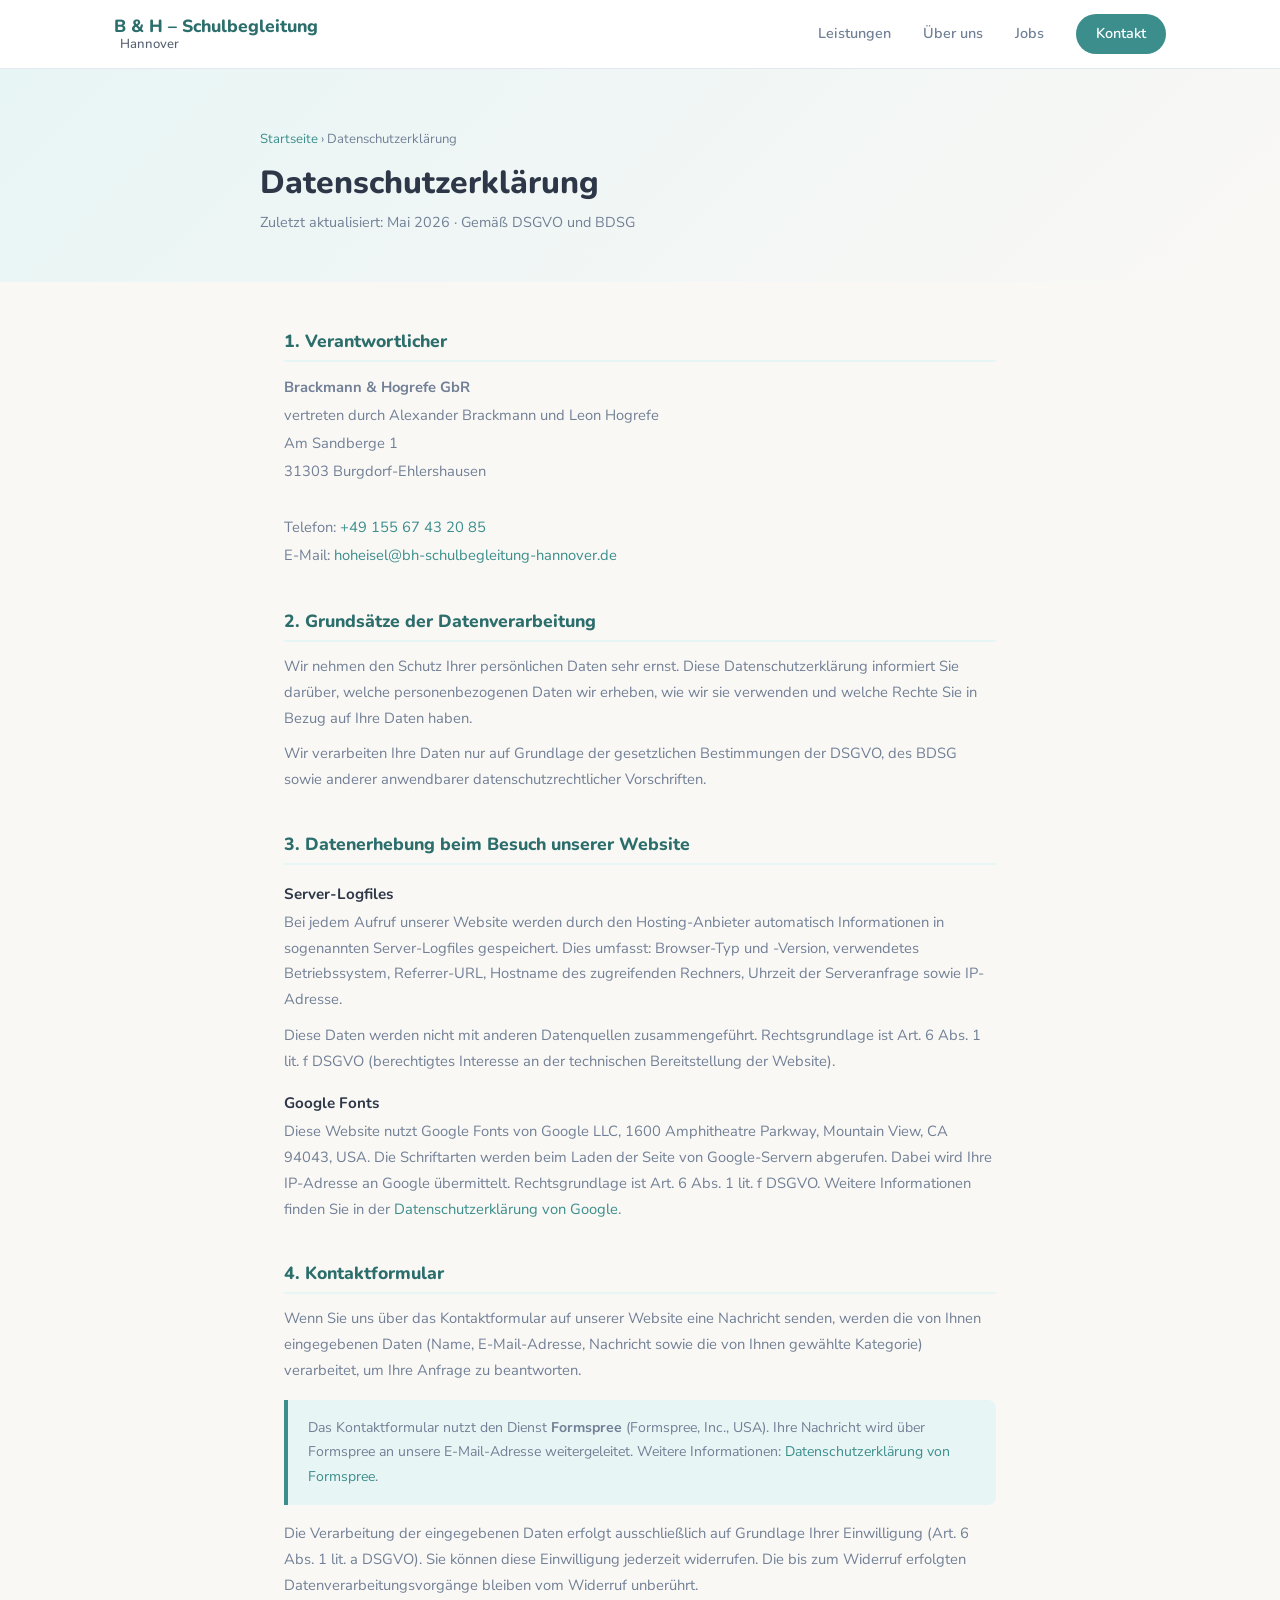
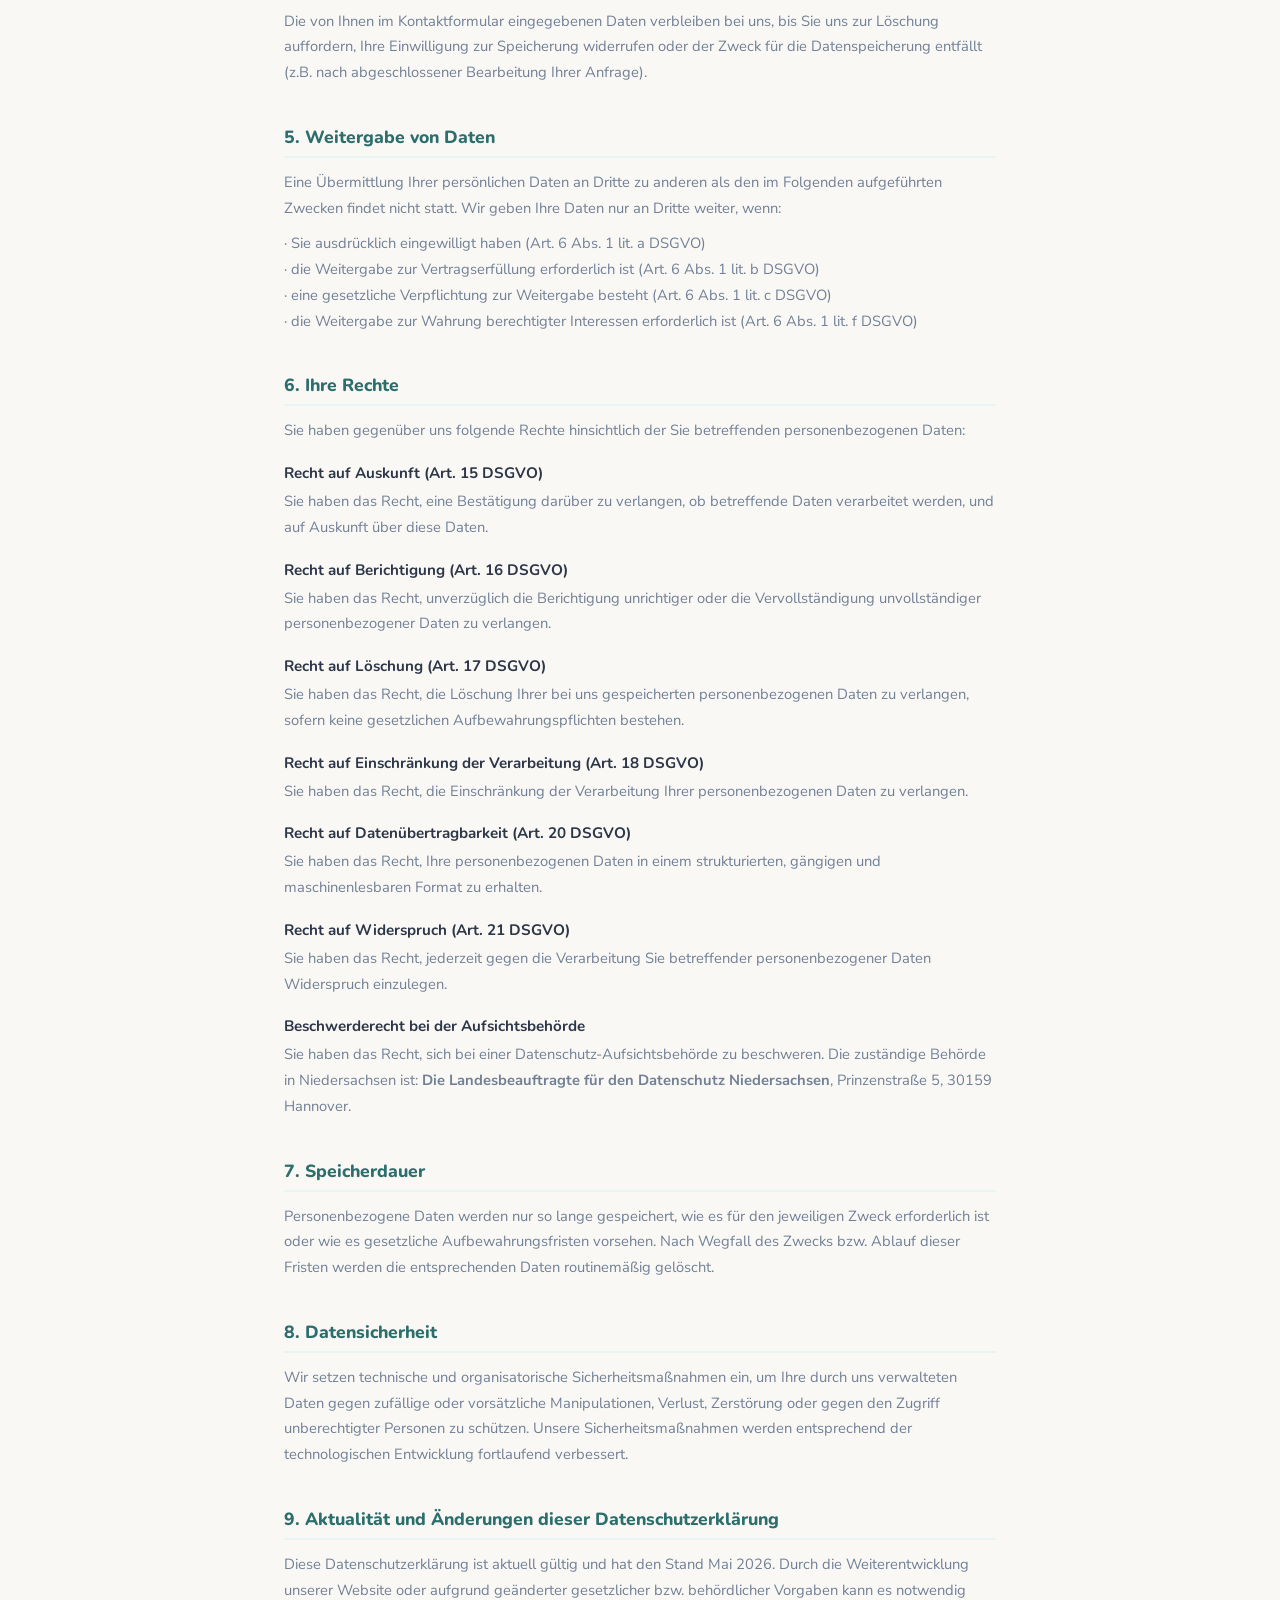
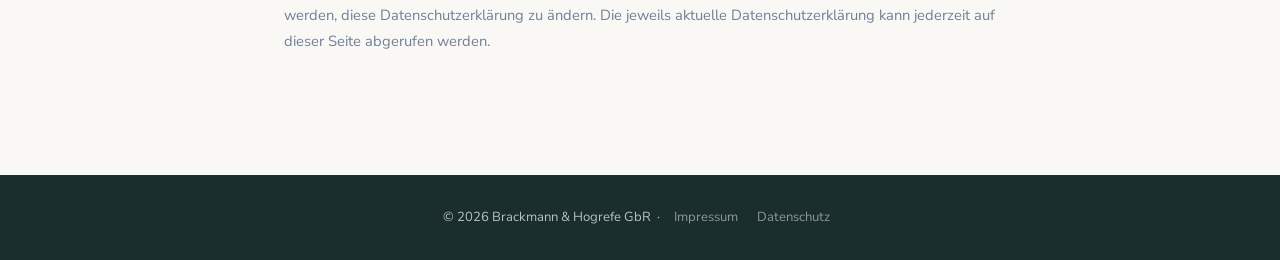
==== datenschutz.html @ 852bc684 "Erster Upload Webseite" ====
<!DOCTYPE html>
<html lang="de">
<head>
  <meta charset="UTF-8" />
  <meta name="viewport" content="width=device-width, initial-scale=1.0" />
  <title>Datenschutzerklärung – Brackmann & Hogrefe GbR</title>
  <link rel="preconnect" href="https://fonts.googleapis.com" />
  <link rel="preconnect" href="https://fonts.gstatic.com" crossorigin />
  <link href="https://fonts.googleapis.com/css2?family=Nunito:wght@400;500;600;700;800&family=Nunito+Sans:wght@400;500;600&display=swap" rel="stylesheet" />
  <style>
    *, *::before, *::after { box-sizing: border-box; margin: 0; padding: 0; }
    :root {
      --teal: #3b8e8c; --teal-dark: #2c6e6c; --teal-light: #e8f5f5;
      --cream: #faf8f5; --text: #2d3748; --text-soft: #718096;
      --white: #ffffff; --border: #e2e8f0;
    }
    html { scroll-behavior: smooth; }
    body { font-family: 'Nunito Sans', sans-serif; color: var(--text); background: var(--cream); line-height: 1.65; }
    h1, h2, h3 { font-family: 'Nunito', sans-serif; line-height: 1.25; }
    a { text-decoration: none; color: var(--teal); }
    a:hover { text-decoration: underline; }

    .nav { position: sticky; top: 0; z-index: 100; background: rgba(255,255,255,.95); backdrop-filter: blur(10px); border-bottom: 1px solid var(--border); }
    .nav-inner { max-width: 1100px; margin: auto; padding: 0 24px; height: 68px; display: flex; align-items: center; justify-content: space-between; }
    .nav-logo { font-family: 'Nunito', sans-serif; font-weight: 800; font-size: 1.1rem; color: var(--teal-dark); display: flex; flex-direction: column; line-height: 1.2; text-decoration: none; }
    .nav-logo span { font-size: .75rem; font-weight: 500; color: var(--text-soft); }
    .nav-links { display: flex; gap: 32px; align-items: center; }
    .nav-links a { font-family: 'Nunito', sans-serif; font-weight: 600; font-size: .9rem; color: var(--text-soft); transition: color .2s; text-decoration: none; }
    .nav-links a:hover { color: var(--teal); }
    .nav-cta { background: var(--teal); color: var(--white) !important; padding: 8px 20px; border-radius: 50px; }
    .nav-cta:hover { background: var(--teal-dark) !important; }

    .page-header { background: linear-gradient(135deg, #e8f5f5 0%, #faf8f5 100%); padding: 60px 24px 48px; }
    .page-header-inner { max-width: 760px; margin: auto; }
    .breadcrumb { font-size: .82rem; color: var(--text-soft); margin-bottom: 12px; }
    .breadcrumb a { color: var(--teal); }
    .page-header h1 { font-size: 2rem; font-weight: 800; margin-bottom: 8px; }
    .page-header p { color: var(--text-soft); font-size: .9rem; }

    .content { max-width: 760px; margin: 0 auto; padding: 48px 24px 80px; }
    .section { margin-bottom: 40px; }
    .section h2 { font-size: 1.1rem; font-weight: 800; color: var(--teal-dark); margin-bottom: 12px; padding-bottom: 8px; border-bottom: 2px solid var(--teal-light); }
    .section h3 { font-size: .95rem; font-weight: 700; margin: 20px 0 6px; color: var(--text); }
    .section p { color: var(--text-soft); font-size: .92rem; margin-bottom: 10px; line-height: 1.75; }
    .section address { font-style: normal; color: var(--text-soft); font-size: .92rem; line-height: 1.9; }
    .highlight-box { background: var(--teal-light); border-left: 4px solid var(--teal); border-radius: 0 8px 8px 0; padding: 16px 20px; margin: 16px 0; }
    .highlight-box p { margin: 0; font-size: .88rem; }

    footer { background: #1a2e2e; color: rgba(255,255,255,.7); padding: 32px 24px; text-align: center; font-size: .82rem; }
    footer a { color: rgba(255,255,255,.5); margin: 0 8px; }
    footer a:hover { color: white; text-decoration: none; }

    @media (max-width: 768px) { .nav-links { display: none; } }
  </style>
</head>
<body>

<nav class="nav">
  <div class="nav-inner">
    <a href="index.html" class="nav-logo">B & H – Schulbegleitung<span style="font-weight:500;color:#556070;font-size:.82rem;margin-left:6px">Hannover</span></a>
    <div class="nav-links">
      <a href="leistungen.html">Leistungen</a>
      <a href="ueber-uns.html">Über uns</a>
      <a href="jobs.html">Jobs</a>
      <a href="kontakt.html" class="nav-cta">Kontakt</a>
    </div>
  </div>
</nav>

<div class="page-header">
  <div class="page-header-inner">
    <div class="breadcrumb"><a href="index.html">Startseite</a> › Datenschutzerklärung</div>
    <h1>Datenschutzerklärung</h1>
    <p>Zuletzt aktualisiert: Mai 2026 · Gemäß DSGVO und BDSG</p>
  </div>
</div>

<div class="content">

  <div class="section">
    <h2>1. Verantwortlicher</h2>
    <address>
      <strong>Brackmann & Hogrefe GbR</strong><br/>
      vertreten durch Alexander Brackmann und Leon Hogrefe<br/>
      Am Sandberge 1<br/>
      31303 Burgdorf-Ehlershausen<br/><br/>
      Telefon: <a href="tel:+4915567432085">+49 155 67 43 20 85</a><br/>
      E-Mail: <a href="mailto:hoheisel@bh-schulbegleitung-hannover.de">hoheisel@bh-schulbegleitung-hannover.de</a>
    </address>
  </div>

  <div class="section">
    <h2>2. Grundsätze der Datenverarbeitung</h2>
    <p>Wir nehmen den Schutz Ihrer persönlichen Daten sehr ernst. Diese Datenschutzerklärung informiert Sie darüber, welche personenbezogenen Daten wir erheben, wie wir sie verwenden und welche Rechte Sie in Bezug auf Ihre Daten haben.</p>
    <p>Wir verarbeiten Ihre Daten nur auf Grundlage der gesetzlichen Bestimmungen der DSGVO, des BDSG sowie anderer anwendbarer datenschutzrechtlicher Vorschriften.</p>
  </div>

  <div class="section">
    <h2>3. Datenerhebung beim Besuch unserer Website</h2>
    <h3>Server-Logfiles</h3>
    <p>Bei jedem Aufruf unserer Website werden durch den Hosting-Anbieter automatisch Informationen in sogenannten Server-Logfiles gespeichert. Dies umfasst: Browser-Typ und -Version, verwendetes Betriebssystem, Referrer-URL, Hostname des zugreifenden Rechners, Uhrzeit der Serveranfrage sowie IP-Adresse.</p>
    <p>Diese Daten werden nicht mit anderen Datenquellen zusammengeführt. Rechtsgrundlage ist Art. 6 Abs. 1 lit. f DSGVO (berechtigtes Interesse an der technischen Bereitstellung der Website).</p>

    <h3>Google Fonts</h3>
    <p>Diese Website nutzt Google Fonts von Google LLC, 1600 Amphitheatre Parkway, Mountain View, CA 94043, USA. Die Schriftarten werden beim Laden der Seite von Google-Servern abgerufen. Dabei wird Ihre IP-Adresse an Google übermittelt. Rechtsgrundlage ist Art. 6 Abs. 1 lit. f DSGVO. Weitere Informationen finden Sie in der <a href="https://policies.google.com/privacy" target="_blank" rel="noopener">Datenschutzerklärung von Google</a>.</p>
  </div>

  <div class="section">
    <h2>4. Kontaktformular</h2>
    <p>Wenn Sie uns über das Kontaktformular auf unserer Website eine Nachricht senden, werden die von Ihnen eingegebenen Daten (Name, E-Mail-Adresse, Nachricht sowie die von Ihnen gewählte Kategorie) verarbeitet, um Ihre Anfrage zu beantworten.</p>
    <div class="highlight-box">
      <p>Das Kontaktformular nutzt den Dienst <strong>Formspree</strong> (Formspree, Inc., USA). Ihre Nachricht wird über Formspree an unsere E-Mail-Adresse weitergeleitet. Weitere Informationen: <a href="https://formspree.io/legal/privacy-policy" target="_blank" rel="noopener">Datenschutzerklärung von Formspree</a>.</p>
    </div>
    <p>Die Verarbeitung der eingegebenen Daten erfolgt ausschließlich auf Grundlage Ihrer Einwilligung (Art. 6 Abs. 1 lit. a DSGVO). Sie können diese Einwilligung jederzeit widerrufen. Die bis zum Widerruf erfolgten Datenverarbeitungsvorgänge bleiben vom Widerruf unberührt.</p>
    <p>Die von Ihnen im Kontaktformular eingegebenen Daten verbleiben bei uns, bis Sie uns zur Löschung auffordern, Ihre Einwilligung zur Speicherung widerrufen oder der Zweck für die Datenspeicherung entfällt (z.B. nach abgeschlossener Bearbeitung Ihrer Anfrage).</p>
  </div>

  <div class="section">
    <h2>5. Weitergabe von Daten</h2>
    <p>Eine Übermittlung Ihrer persönlichen Daten an Dritte zu anderen als den im Folgenden aufgeführten Zwecken findet nicht statt. Wir geben Ihre Daten nur an Dritte weiter, wenn:</p>
    <p>· Sie ausdrücklich eingewilligt haben (Art. 6 Abs. 1 lit. a DSGVO)<br/>
       · die Weitergabe zur Vertragserfüllung erforderlich ist (Art. 6 Abs. 1 lit. b DSGVO)<br/>
       · eine gesetzliche Verpflichtung zur Weitergabe besteht (Art. 6 Abs. 1 lit. c DSGVO)<br/>
       · die Weitergabe zur Wahrung berechtigter Interessen erforderlich ist (Art. 6 Abs. 1 lit. f DSGVO)</p>
  </div>

  <div class="section">
    <h2>6. Ihre Rechte</h2>
    <p>Sie haben gegenüber uns folgende Rechte hinsichtlich der Sie betreffenden personenbezogenen Daten:</p>
    <h3>Recht auf Auskunft (Art. 15 DSGVO)</h3>
    <p>Sie haben das Recht, eine Bestätigung darüber zu verlangen, ob betreffende Daten verarbeitet werden, und auf Auskunft über diese Daten.</p>
    <h3>Recht auf Berichtigung (Art. 16 DSGVO)</h3>
    <p>Sie haben das Recht, unverzüglich die Berichtigung unrichtiger oder die Vervollständigung unvollständiger personenbezogener Daten zu verlangen.</p>
    <h3>Recht auf Löschung (Art. 17 DSGVO)</h3>
    <p>Sie haben das Recht, die Löschung Ihrer bei uns gespeicherten personenbezogenen Daten zu verlangen, sofern keine gesetzlichen Aufbewahrungspflichten bestehen.</p>
    <h3>Recht auf Einschränkung der Verarbeitung (Art. 18 DSGVO)</h3>
    <p>Sie haben das Recht, die Einschränkung der Verarbeitung Ihrer personenbezogenen Daten zu verlangen.</p>
    <h3>Recht auf Datenübertragbarkeit (Art. 20 DSGVO)</h3>
    <p>Sie haben das Recht, Ihre personenbezogenen Daten in einem strukturierten, gängigen und maschinenlesbaren Format zu erhalten.</p>
    <h3>Recht auf Widerspruch (Art. 21 DSGVO)</h3>
    <p>Sie haben das Recht, jederzeit gegen die Verarbeitung Sie betreffender personenbezogener Daten Widerspruch einzulegen.</p>
    <h3>Beschwerderecht bei der Aufsichtsbehörde</h3>
    <p>Sie haben das Recht, sich bei einer Datenschutz-Aufsichtsbehörde zu beschweren. Die zuständige Behörde in Niedersachsen ist: <strong>Die Landesbeauftragte für den Datenschutz Niedersachsen</strong>, Prinzenstraße 5, 30159 Hannover.</p>
  </div>

  <div class="section">
    <h2>7. Speicherdauer</h2>
    <p>Personenbezogene Daten werden nur so lange gespeichert, wie es für den jeweiligen Zweck erforderlich ist oder wie es gesetzliche Aufbewahrungsfristen vorsehen. Nach Wegfall des Zwecks bzw. Ablauf dieser Fristen werden die entsprechenden Daten routinemäßig gelöscht.</p>
  </div>

  <div class="section">
    <h2>8. Datensicherheit</h2>
    <p>Wir setzen technische und organisatorische Sicherheitsmaßnahmen ein, um Ihre durch uns verwalteten Daten gegen zufällige oder vorsätzliche Manipulationen, Verlust, Zerstörung oder gegen den Zugriff unberechtigter Personen zu schützen. Unsere Sicherheitsmaßnahmen werden entsprechend der technologischen Entwicklung fortlaufend verbessert.</p>
  </div>

  <div class="section">
    <h2>9. Aktualität und Änderungen dieser Datenschutzerklärung</h2>
    <p>Diese Datenschutzerklärung ist aktuell gültig und hat den Stand Mai 2026. Durch die Weiterentwicklung unserer Website oder aufgrund geänderter gesetzlicher bzw. behördlicher Vorgaben kann es notwendig werden, diese Datenschutzerklärung zu ändern. Die jeweils aktuelle Datenschutzerklärung kann jederzeit auf dieser Seite abgerufen werden.</p>
  </div>

</div>

<footer>
  © 2026 Brackmann & Hogrefe GbR &nbsp;·&nbsp;
  <a href="impressum.html">Impressum</a>
  <a href="datenschutz.html">Datenschutz</a>
</footer>

</body>
</html>
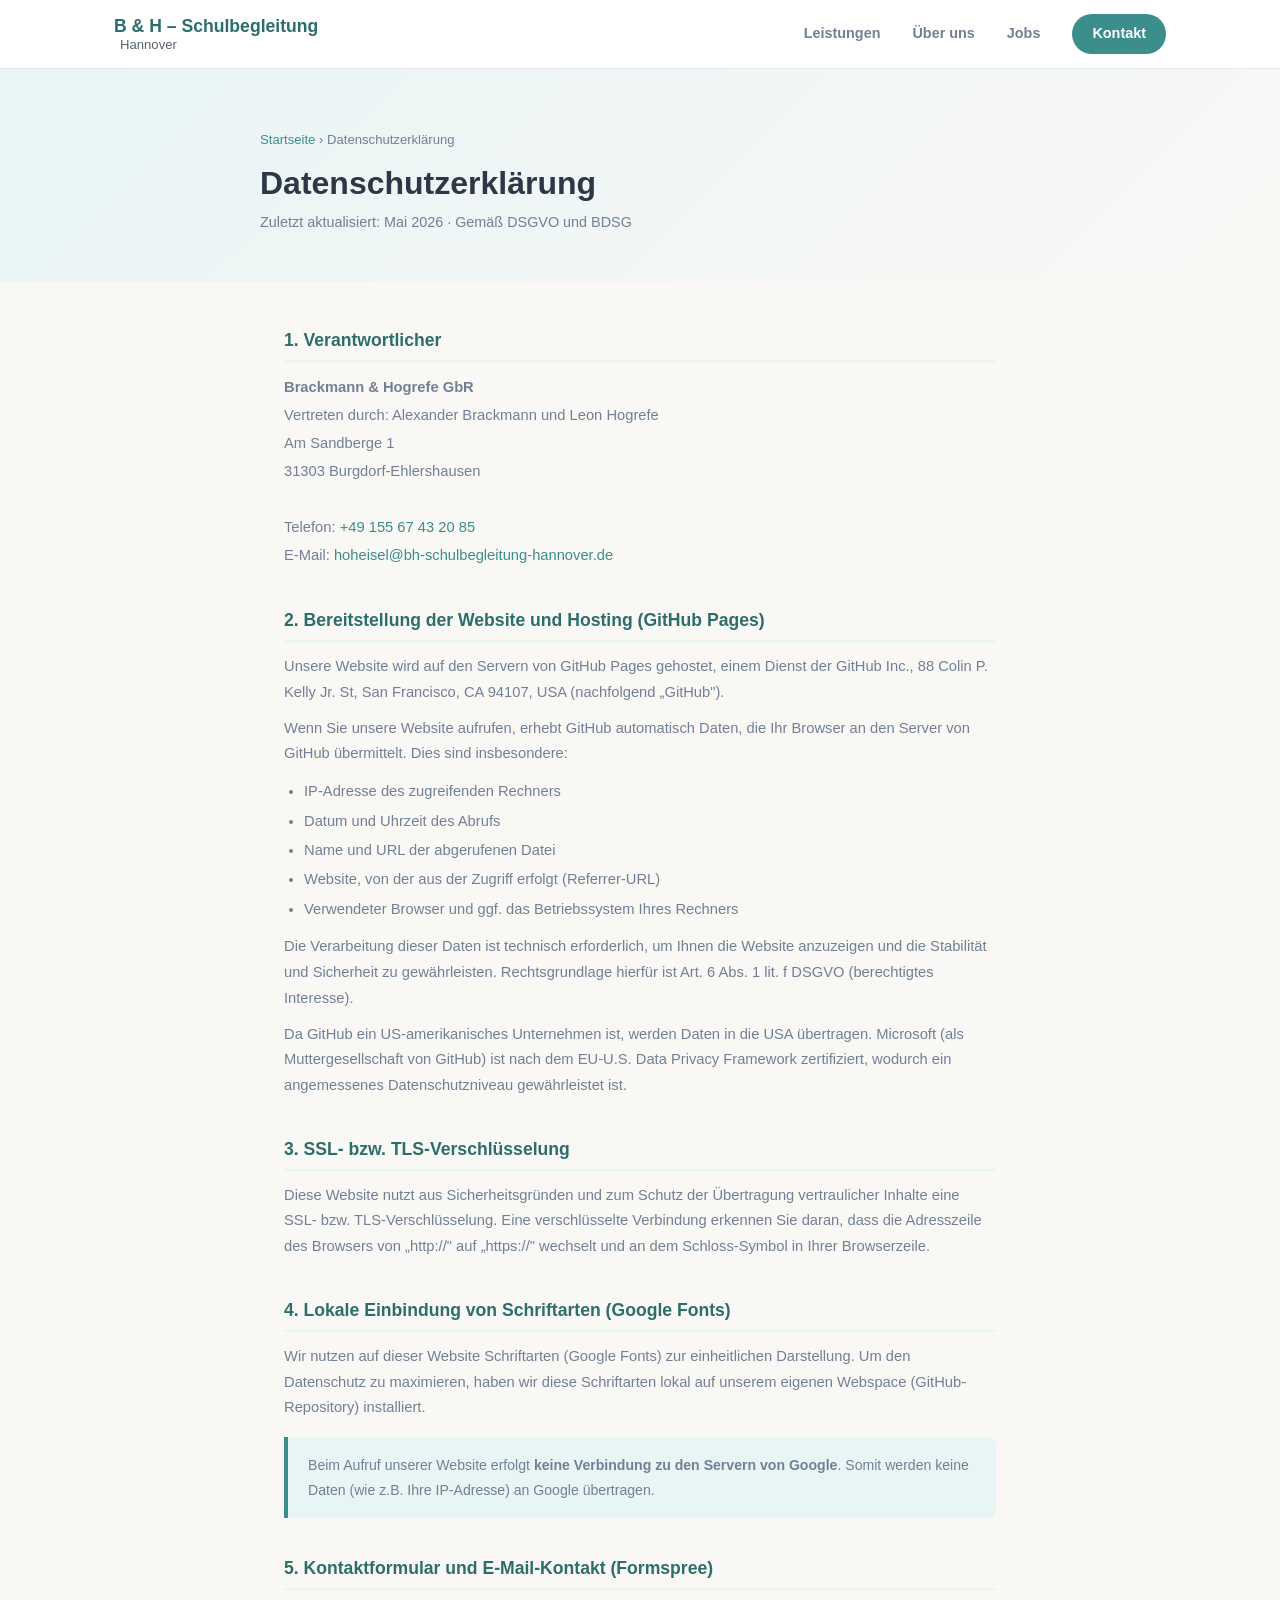
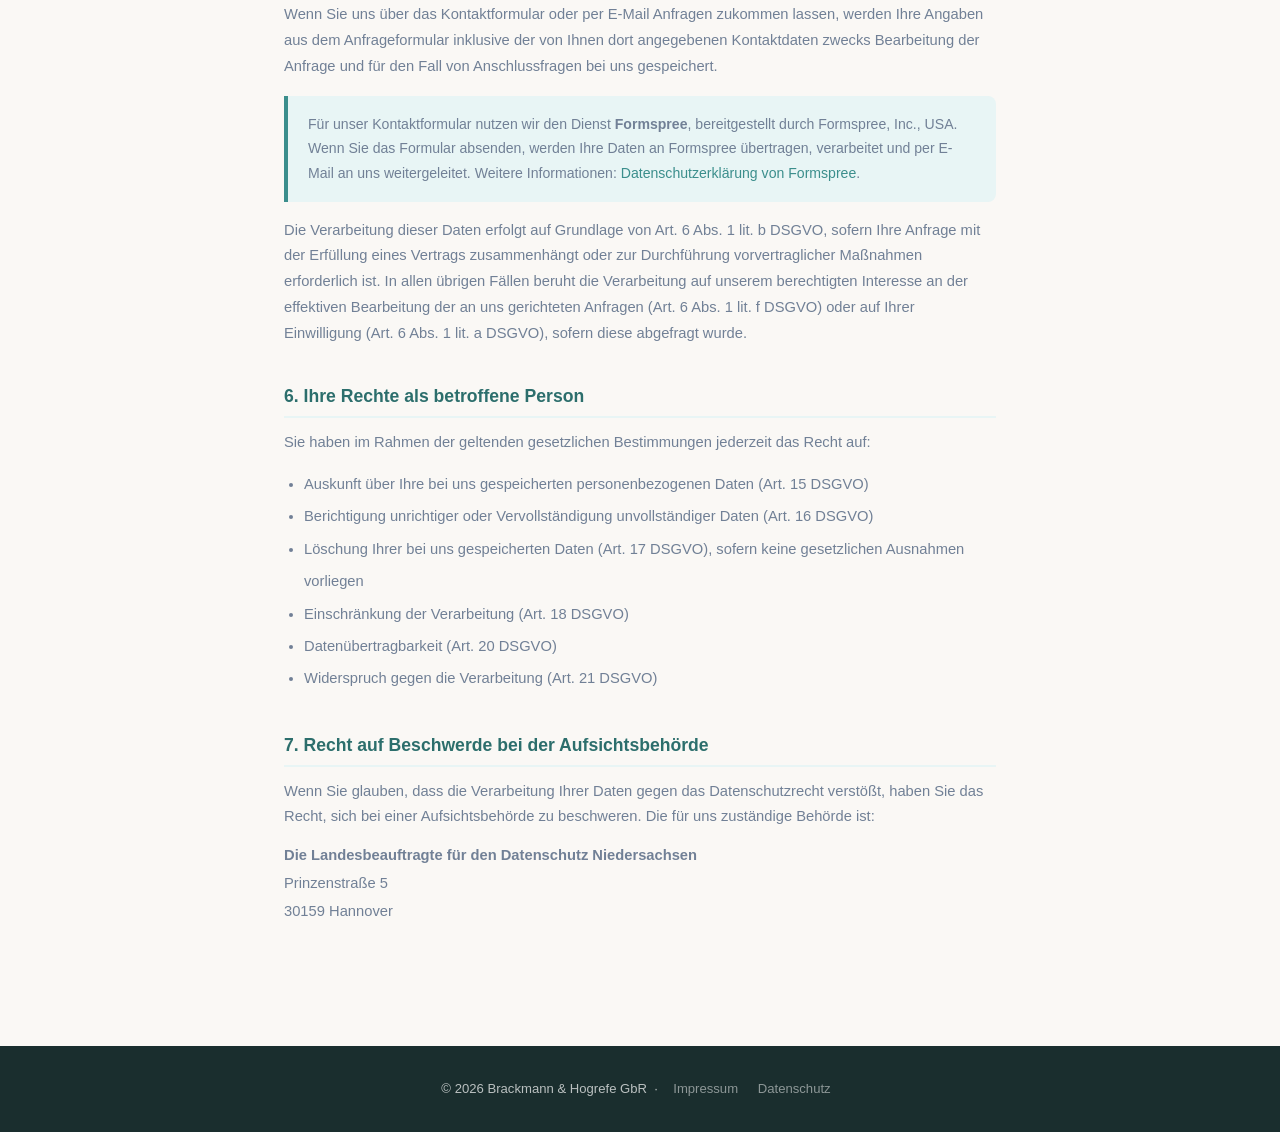
==== commit 0f17a67c: "upload Datenschutz 1" ====
--- a/datenschutz.html
+++ b/datenschutz.html
@@ -4,9 +4,6 @@
   <meta charset="UTF-8" />
   <meta name="viewport" content="width=device-width, initial-scale=1.0" />
   <title>Datenschutzerklärung – Brackmann & Hogrefe GbR</title>
-  <link rel="preconnect" href="https://fonts.googleapis.com" />
-  <link rel="preconnect" href="https://fonts.gstatic.com" crossorigin />
-  <link href="https://fonts.googleapis.com/css2?family=Nunito:wght@400;500;600;700;800&family=Nunito+Sans:wght@400;500;600&display=swap" rel="stylesheet" />
   <style>
     *, *::before, *::after { box-sizing: border-box; margin: 0; padding: 0; }
     :root {
@@ -15,17 +12,17 @@
       --white: #ffffff; --border: #e2e8f0;
     }
     html { scroll-behavior: smooth; }
-    body { font-family: 'Nunito Sans', sans-serif; color: var(--text); background: var(--cream); line-height: 1.65; }
-    h1, h2, h3 { font-family: 'Nunito', sans-serif; line-height: 1.25; }
+    body { font-family: 'Inter', sans-serif; color: var(--text); background: var(--cream); line-height: 1.65; }
+    h1, h2, h3 { font-family: 'Outfit', sans-serif; line-height: 1.25; }
     a { text-decoration: none; color: var(--teal); }
     a:hover { text-decoration: underline; }
 
     .nav { position: sticky; top: 0; z-index: 100; background: rgba(255,255,255,.95); backdrop-filter: blur(10px); border-bottom: 1px solid var(--border); }
     .nav-inner { max-width: 1100px; margin: auto; padding: 0 24px; height: 68px; display: flex; align-items: center; justify-content: space-between; }
-    .nav-logo { font-family: 'Nunito', sans-serif; font-weight: 800; font-size: 1.1rem; color: var(--teal-dark); display: flex; flex-direction: column; line-height: 1.2; text-decoration: none; }
+    .nav-logo { font-family: 'Outfit', sans-serif; font-weight: 800; font-size: 1.1rem; color: var(--teal-dark); display: flex; flex-direction: column; line-height: 1.2; text-decoration: none; }
     .nav-logo span { font-size: .75rem; font-weight: 500; color: var(--text-soft); }
     .nav-links { display: flex; gap: 32px; align-items: center; }
-    .nav-links a { font-family: 'Nunito', sans-serif; font-weight: 600; font-size: .9rem; color: var(--text-soft); transition: color .2s; text-decoration: none; }
+    .nav-links a { font-family: 'Outfit', sans-serif; font-weight: 600; font-size: .9rem; color: var(--text-soft); transition: color .2s; text-decoration: none; }
     .nav-links a:hover { color: var(--teal); }
     .nav-cta { background: var(--teal); color: var(--white) !important; padding: 8px 20px; border-radius: 50px; }
     .nav-cta:hover { background: var(--teal-dark) !important; }
@@ -81,7 +78,7 @@
     <h2>1. Verantwortlicher</h2>
     <address>
       <strong>Brackmann & Hogrefe GbR</strong><br/>
-      vertreten durch Alexander Brackmann und Leon Hogrefe<br/>
+      Vertreten durch: Alexander Brackmann und Leon Hogrefe<br/>
       Am Sandberge 1<br/>
       31303 Burgdorf-Ehlershausen<br/><br/>
       Telefon: <a href="tel:+4915567432085">+49 155 67 43 20 85</a><br/>
@@ -90,72 +87,63 @@
   </div>
 
   <div class="section">
-    <h2>2. Grundsätze der Datenverarbeitung</h2>
-    <p>Wir nehmen den Schutz Ihrer persönlichen Daten sehr ernst. Diese Datenschutzerklärung informiert Sie darüber, welche personenbezogenen Daten wir erheben, wie wir sie verwenden und welche Rechte Sie in Bezug auf Ihre Daten haben.</p>
-    <p>Wir verarbeiten Ihre Daten nur auf Grundlage der gesetzlichen Bestimmungen der DSGVO, des BDSG sowie anderer anwendbarer datenschutzrechtlicher Vorschriften.</p>
+    <h2>2. Bereitstellung der Website und Hosting (GitHub Pages)</h2>
+    <p>Unsere Website wird auf den Servern von GitHub Pages gehostet, einem Dienst der GitHub Inc., 88 Colin P. Kelly Jr. St, San Francisco, CA 94107, USA (nachfolgend „GitHub").</p>
+    <p>Wenn Sie unsere Website aufrufen, erhebt GitHub automatisch Daten, die Ihr Browser an den Server von GitHub übermittelt. Dies sind insbesondere:</p>
+    <ul style="margin: 10px 0 10px 20px; color: var(--text-soft); font-size: .92rem; line-height: 2;">
+      <li>IP-Adresse des zugreifenden Rechners</li>
+      <li>Datum und Uhrzeit des Abrufs</li>
+      <li>Name und URL der abgerufenen Datei</li>
+      <li>Website, von der aus der Zugriff erfolgt (Referrer-URL)</li>
+      <li>Verwendeter Browser und ggf. das Betriebssystem Ihres Rechners</li>
+    </ul>
+    <p>Die Verarbeitung dieser Daten ist technisch erforderlich, um Ihnen die Website anzuzeigen und die Stabilität und Sicherheit zu gewährleisten. Rechtsgrundlage hierfür ist Art. 6 Abs. 1 lit. f DSGVO (berechtigtes Interesse).</p>
+    <p>Da GitHub ein US-amerikanisches Unternehmen ist, werden Daten in die USA übertragen. Microsoft (als Muttergesellschaft von GitHub) ist nach dem EU-U.S. Data Privacy Framework zertifiziert, wodurch ein angemessenes Datenschutzniveau gewährleistet ist.</p>
   </div>
 
   <div class="section">
-    <h2>3. Datenerhebung beim Besuch unserer Website</h2>
-    <h3>Server-Logfiles</h3>
-    <p>Bei jedem Aufruf unserer Website werden durch den Hosting-Anbieter automatisch Informationen in sogenannten Server-Logfiles gespeichert. Dies umfasst: Browser-Typ und -Version, verwendetes Betriebssystem, Referrer-URL, Hostname des zugreifenden Rechners, Uhrzeit der Serveranfrage sowie IP-Adresse.</p>
-    <p>Diese Daten werden nicht mit anderen Datenquellen zusammengeführt. Rechtsgrundlage ist Art. 6 Abs. 1 lit. f DSGVO (berechtigtes Interesse an der technischen Bereitstellung der Website).</p>
-
-    <h3>Google Fonts</h3>
-    <p>Diese Website nutzt Google Fonts von Google LLC, 1600 Amphitheatre Parkway, Mountain View, CA 94043, USA. Die Schriftarten werden beim Laden der Seite von Google-Servern abgerufen. Dabei wird Ihre IP-Adresse an Google übermittelt. Rechtsgrundlage ist Art. 6 Abs. 1 lit. f DSGVO. Weitere Informationen finden Sie in der <a href="https://policies.google.com/privacy" target="_blank" rel="noopener">Datenschutzerklärung von Google</a>.</p>
+    <h2>3. SSL- bzw. TLS-Verschlüsselung</h2>
+    <p>Diese Website nutzt aus Sicherheitsgründen und zum Schutz der Übertragung vertraulicher Inhalte eine SSL- bzw. TLS-Verschlüsselung. Eine verschlüsselte Verbindung erkennen Sie daran, dass die Adresszeile des Browsers von „http://" auf „https://" wechselt und an dem Schloss-Symbol in Ihrer Browserzeile.</p>
   </div>
 
   <div class="section">
-    <h2>4. Kontaktformular</h2>
-    <p>Wenn Sie uns über das Kontaktformular auf unserer Website eine Nachricht senden, werden die von Ihnen eingegebenen Daten (Name, E-Mail-Adresse, Nachricht sowie die von Ihnen gewählte Kategorie) verarbeitet, um Ihre Anfrage zu beantworten.</p>
+    <h2>4. Lokale Einbindung von Schriftarten (Google Fonts)</h2>
+    <p>Wir nutzen auf dieser Website Schriftarten (Google Fonts) zur einheitlichen Darstellung. Um den Datenschutz zu maximieren, haben wir diese Schriftarten lokal auf unserem eigenen Webspace (GitHub-Repository) installiert.</p>
     <div class="highlight-box">
-      <p>Das Kontaktformular nutzt den Dienst <strong>Formspree</strong> (Formspree, Inc., USA). Ihre Nachricht wird über Formspree an unsere E-Mail-Adresse weitergeleitet. Weitere Informationen: <a href="https://formspree.io/legal/privacy-policy" target="_blank" rel="noopener">Datenschutzerklärung von Formspree</a>.</p>
+      <p>Beim Aufruf unserer Website erfolgt <strong>keine Verbindung zu den Servern von Google</strong>. Somit werden keine Daten (wie z.B. Ihre IP-Adresse) an Google übertragen.</p>
     </div>
-    <p>Die Verarbeitung der eingegebenen Daten erfolgt ausschließlich auf Grundlage Ihrer Einwilligung (Art. 6 Abs. 1 lit. a DSGVO). Sie können diese Einwilligung jederzeit widerrufen. Die bis zum Widerruf erfolgten Datenverarbeitungsvorgänge bleiben vom Widerruf unberührt.</p>
-    <p>Die von Ihnen im Kontaktformular eingegebenen Daten verbleiben bei uns, bis Sie uns zur Löschung auffordern, Ihre Einwilligung zur Speicherung widerrufen oder der Zweck für die Datenspeicherung entfällt (z.B. nach abgeschlossener Bearbeitung Ihrer Anfrage).</p>
   </div>
 
   <div class="section">
-    <h2>5. Weitergabe von Daten</h2>
-    <p>Eine Übermittlung Ihrer persönlichen Daten an Dritte zu anderen als den im Folgenden aufgeführten Zwecken findet nicht statt. Wir geben Ihre Daten nur an Dritte weiter, wenn:</p>
-    <p>· Sie ausdrücklich eingewilligt haben (Art. 6 Abs. 1 lit. a DSGVO)<br/>
-       · die Weitergabe zur Vertragserfüllung erforderlich ist (Art. 6 Abs. 1 lit. b DSGVO)<br/>
-       · eine gesetzliche Verpflichtung zur Weitergabe besteht (Art. 6 Abs. 1 lit. c DSGVO)<br/>
-       · die Weitergabe zur Wahrung berechtigter Interessen erforderlich ist (Art. 6 Abs. 1 lit. f DSGVO)</p>
+    <h2>5. Kontaktformular und E-Mail-Kontakt (Formspree)</h2>
+    <p>Wenn Sie uns über das Kontaktformular oder per E-Mail Anfragen zukommen lassen, werden Ihre Angaben aus dem Anfrageformular inklusive der von Ihnen dort angegebenen Kontaktdaten zwecks Bearbeitung der Anfrage und für den Fall von Anschlussfragen bei uns gespeichert.</p>
+    <div class="highlight-box">
+      <p>Für unser Kontaktformular nutzen wir den Dienst <strong>Formspree</strong>, bereitgestellt durch Formspree, Inc., USA. Wenn Sie das Formular absenden, werden Ihre Daten an Formspree übertragen, verarbeitet und per E-Mail an uns weitergeleitet. Weitere Informationen: <a href="https://formspree.io/legal/privacy-policy" target="_blank" rel="noopener">Datenschutzerklärung von Formspree</a>.</p>
+    </div>
+    <p>Die Verarbeitung dieser Daten erfolgt auf Grundlage von Art. 6 Abs. 1 lit. b DSGVO, sofern Ihre Anfrage mit der Erfüllung eines Vertrags zusammenhängt oder zur Durchführung vorvertraglicher Maßnahmen erforderlich ist. In allen übrigen Fällen beruht die Verarbeitung auf unserem berechtigten Interesse an der effektiven Bearbeitung der an uns gerichteten Anfragen (Art. 6 Abs. 1 lit. f DSGVO) oder auf Ihrer Einwilligung (Art. 6 Abs. 1 lit. a DSGVO), sofern diese abgefragt wurde.</p>
   </div>
 
   <div class="section">
-    <h2>6. Ihre Rechte</h2>
-    <p>Sie haben gegenüber uns folgende Rechte hinsichtlich der Sie betreffenden personenbezogenen Daten:</p>
-    <h3>Recht auf Auskunft (Art. 15 DSGVO)</h3>
-    <p>Sie haben das Recht, eine Bestätigung darüber zu verlangen, ob betreffende Daten verarbeitet werden, und auf Auskunft über diese Daten.</p>
-    <h3>Recht auf Berichtigung (Art. 16 DSGVO)</h3>
-    <p>Sie haben das Recht, unverzüglich die Berichtigung unrichtiger oder die Vervollständigung unvollständiger personenbezogener Daten zu verlangen.</p>
-    <h3>Recht auf Löschung (Art. 17 DSGVO)</h3>
-    <p>Sie haben das Recht, die Löschung Ihrer bei uns gespeicherten personenbezogenen Daten zu verlangen, sofern keine gesetzlichen Aufbewahrungspflichten bestehen.</p>
-    <h3>Recht auf Einschränkung der Verarbeitung (Art. 18 DSGVO)</h3>
-    <p>Sie haben das Recht, die Einschränkung der Verarbeitung Ihrer personenbezogenen Daten zu verlangen.</p>
-    <h3>Recht auf Datenübertragbarkeit (Art. 20 DSGVO)</h3>
-    <p>Sie haben das Recht, Ihre personenbezogenen Daten in einem strukturierten, gängigen und maschinenlesbaren Format zu erhalten.</p>
-    <h3>Recht auf Widerspruch (Art. 21 DSGVO)</h3>
-    <p>Sie haben das Recht, jederzeit gegen die Verarbeitung Sie betreffender personenbezogener Daten Widerspruch einzulegen.</p>
-    <h3>Beschwerderecht bei der Aufsichtsbehörde</h3>
-    <p>Sie haben das Recht, sich bei einer Datenschutz-Aufsichtsbehörde zu beschweren. Die zuständige Behörde in Niedersachsen ist: <strong>Die Landesbeauftragte für den Datenschutz Niedersachsen</strong>, Prinzenstraße 5, 30159 Hannover.</p>
+    <h2>6. Ihre Rechte als betroffene Person</h2>
+    <p>Sie haben im Rahmen der geltenden gesetzlichen Bestimmungen jederzeit das Recht auf:</p>
+    <ul style="margin: 12px 0 12px 20px; color: var(--text-soft); font-size: .92rem; line-height: 2.2;">
+      <li>Auskunft über Ihre bei uns gespeicherten personenbezogenen Daten (Art. 15 DSGVO)</li>
+      <li>Berichtigung unrichtiger oder Vervollständigung unvollständiger Daten (Art. 16 DSGVO)</li>
+      <li>Löschung Ihrer bei uns gespeicherten Daten (Art. 17 DSGVO), sofern keine gesetzlichen Ausnahmen vorliegen</li>
+      <li>Einschränkung der Verarbeitung (Art. 18 DSGVO)</li>
+      <li>Datenübertragbarkeit (Art. 20 DSGVO)</li>
+      <li>Widerspruch gegen die Verarbeitung (Art. 21 DSGVO)</li>
+    </ul>
   </div>
 
   <div class="section">
-    <h2>7. Speicherdauer</h2>
-    <p>Personenbezogene Daten werden nur so lange gespeichert, wie es für den jeweiligen Zweck erforderlich ist oder wie es gesetzliche Aufbewahrungsfristen vorsehen. Nach Wegfall des Zwecks bzw. Ablauf dieser Fristen werden die entsprechenden Daten routinemäßig gelöscht.</p>
-  </div>
-
-  <div class="section">
-    <h2>8. Datensicherheit</h2>
-    <p>Wir setzen technische und organisatorische Sicherheitsmaßnahmen ein, um Ihre durch uns verwalteten Daten gegen zufällige oder vorsätzliche Manipulationen, Verlust, Zerstörung oder gegen den Zugriff unberechtigter Personen zu schützen. Unsere Sicherheitsmaßnahmen werden entsprechend der technologischen Entwicklung fortlaufend verbessert.</p>
-  </div>
-
-  <div class="section">
-    <h2>9. Aktualität und Änderungen dieser Datenschutzerklärung</h2>
-    <p>Diese Datenschutzerklärung ist aktuell gültig und hat den Stand Mai 2026. Durch die Weiterentwicklung unserer Website oder aufgrund geänderter gesetzlicher bzw. behördlicher Vorgaben kann es notwendig werden, diese Datenschutzerklärung zu ändern. Die jeweils aktuelle Datenschutzerklärung kann jederzeit auf dieser Seite abgerufen werden.</p>
+    <h2>7. Recht auf Beschwerde bei der Aufsichtsbehörde</h2>
+    <p>Wenn Sie glauben, dass die Verarbeitung Ihrer Daten gegen das Datenschutzrecht verstößt, haben Sie das Recht, sich bei einer Aufsichtsbehörde zu beschweren. Die für uns zuständige Behörde ist:</p>
+    <address style="margin-top: 12px;">
+      <strong>Die Landesbeauftragte für den Datenschutz Niedersachsen</strong><br/>
+      Prinzenstraße 5<br/>
+      30159 Hannover
+    </address>
   </div>
 
 </div>
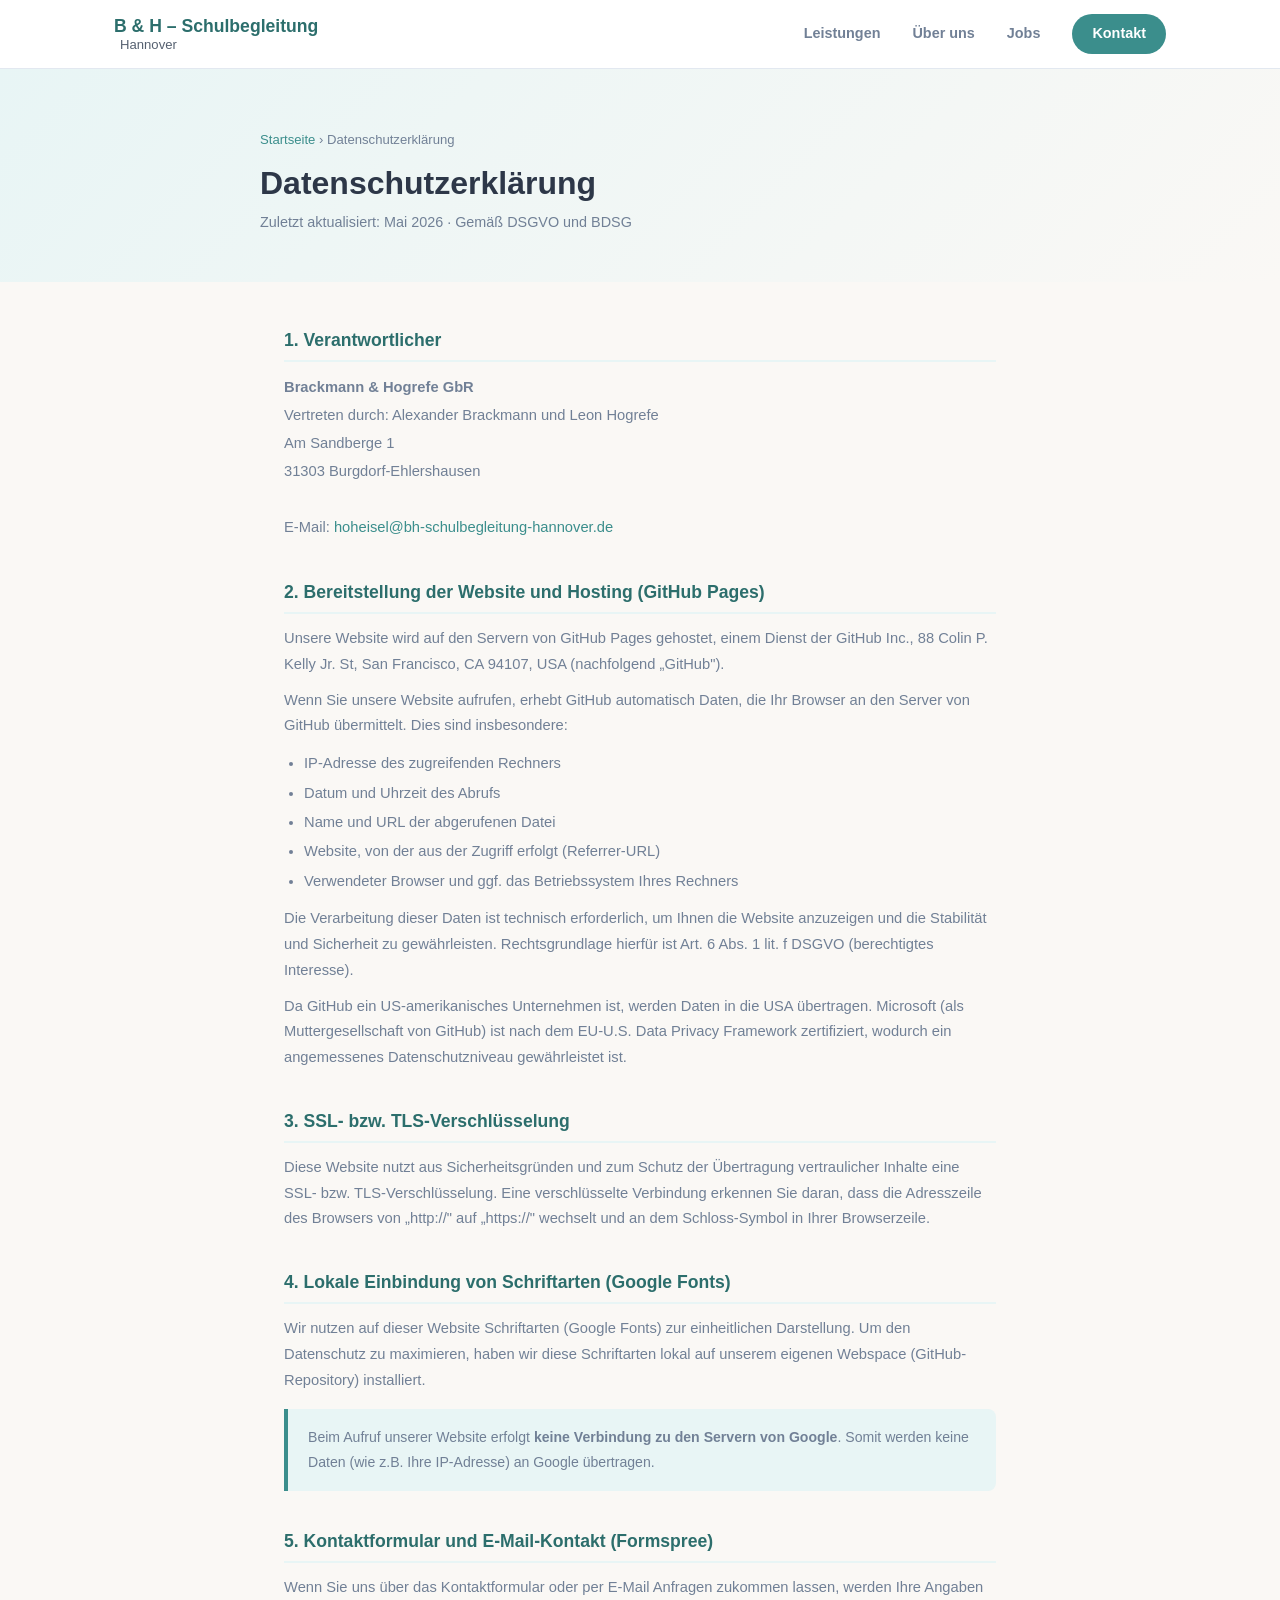
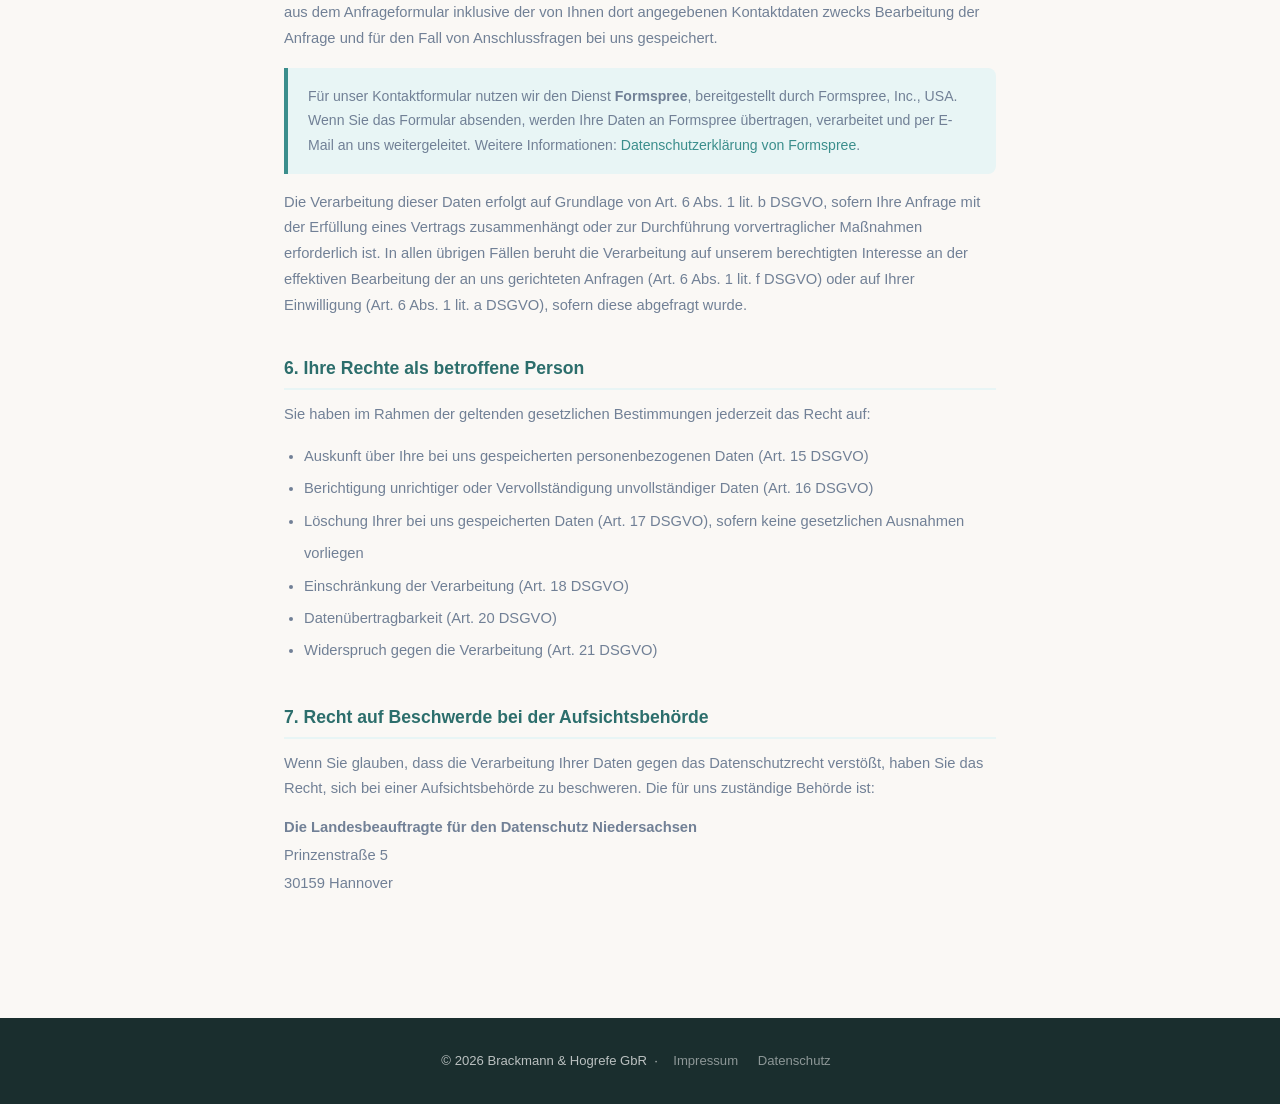
==== commit ffa5051a: "Add files via upload" ====
--- a/datenschutz.html
+++ b/datenschutz.html
@@ -3,6 +3,9 @@
 <head>
   <meta charset="UTF-8" />
   <meta name="viewport" content="width=device-width, initial-scale=1.0" />
+  <link rel="icon" href="favicon.ico" sizes="any" />
+  <link rel="icon" type="image/svg+xml" href="favicon.svg" />
+  <link rel="apple-touch-icon" href="apple-touch-icon.png" />
   <title>Datenschutzerklärung – Brackmann & Hogrefe GbR</title>
   <style>
     *, *::before, *::after { box-sizing: border-box; margin: 0; padding: 0; }
@@ -16,7 +19,6 @@
     h1, h2, h3 { font-family: 'Outfit', sans-serif; line-height: 1.25; }
     a { text-decoration: none; color: var(--teal); }
     a:hover { text-decoration: underline; }
-
     .nav { position: sticky; top: 0; z-index: 100; background: rgba(255,255,255,.95); backdrop-filter: blur(10px); border-bottom: 1px solid var(--border); }
     .nav-inner { max-width: 1100px; margin: auto; padding: 0 24px; height: 68px; display: flex; align-items: center; justify-content: space-between; }
     .nav-logo { font-family: 'Outfit', sans-serif; font-weight: 800; font-size: 1.1rem; color: var(--teal-dark); display: flex; flex-direction: column; line-height: 1.2; text-decoration: none; }
@@ -26,14 +28,12 @@
     .nav-links a:hover { color: var(--teal); }
     .nav-cta { background: var(--teal); color: var(--white) !important; padding: 8px 20px; border-radius: 50px; }
     .nav-cta:hover { background: var(--teal-dark) !important; }
-
     .page-header { background: linear-gradient(135deg, #e8f5f5 0%, #faf8f5 100%); padding: 60px 24px 48px; }
     .page-header-inner { max-width: 760px; margin: auto; }
     .breadcrumb { font-size: .82rem; color: var(--text-soft); margin-bottom: 12px; }
     .breadcrumb a { color: var(--teal); }
     .page-header h1 { font-size: 2rem; font-weight: 800; margin-bottom: 8px; }
     .page-header p { color: var(--text-soft); font-size: .9rem; }
-
     .content { max-width: 760px; margin: 0 auto; padding: 48px 24px 80px; }
     .section { margin-bottom: 40px; }
     .section h2 { font-size: 1.1rem; font-weight: 800; color: var(--teal-dark); margin-bottom: 12px; padding-bottom: 8px; border-bottom: 2px solid var(--teal-light); }
@@ -42,16 +42,13 @@
     .section address { font-style: normal; color: var(--text-soft); font-size: .92rem; line-height: 1.9; }
     .highlight-box { background: var(--teal-light); border-left: 4px solid var(--teal); border-radius: 0 8px 8px 0; padding: 16px 20px; margin: 16px 0; }
     .highlight-box p { margin: 0; font-size: .88rem; }
-
     footer { background: #1a2e2e; color: rgba(255,255,255,.7); padding: 32px 24px; text-align: center; font-size: .82rem; }
     footer a { color: rgba(255,255,255,.5); margin: 0 8px; }
     footer a:hover { color: white; text-decoration: none; }
-
     @media (max-width: 768px) { .nav-links { display: none; } }
   </style>
 </head>
 <body>
-
 <nav class="nav">
   <div class="nav-inner">
     <a href="index.html" class="nav-logo">B & H – Schulbegleitung<span style="font-weight:500;color:#556070;font-size:.82rem;margin-left:6px">Hannover</span></a>
@@ -63,7 +60,6 @@
     </div>
   </div>
 </nav>
-
 <div class="page-header">
   <div class="page-header-inner">
     <div class="breadcrumb"><a href="index.html">Startseite</a> › Datenschutzerklärung</div>
@@ -71,9 +67,7 @@
     <p>Zuletzt aktualisiert: Mai 2026 · Gemäß DSGVO und BDSG</p>
   </div>
 </div>
-
 <div class="content">
-
   <div class="section">
     <h2>1. Verantwortlicher</h2>
     <address>
@@ -81,11 +75,9 @@
       Vertreten durch: Alexander Brackmann und Leon Hogrefe<br/>
       Am Sandberge 1<br/>
       31303 Burgdorf-Ehlershausen<br/><br/>
-      Telefon: <a href="tel:+4915567432085">+49 155 67 43 20 85</a><br/>
       E-Mail: <a href="mailto:hoheisel@bh-schulbegleitung-hannover.de">hoheisel@bh-schulbegleitung-hannover.de</a>
     </address>
   </div>
-
   <div class="section">
     <h2>2. Bereitstellung der Website und Hosting (GitHub Pages)</h2>
     <p>Unsere Website wird auf den Servern von GitHub Pages gehostet, einem Dienst der GitHub Inc., 88 Colin P. Kelly Jr. St, San Francisco, CA 94107, USA (nachfolgend „GitHub").</p>
@@ -100,12 +92,10 @@
     <p>Die Verarbeitung dieser Daten ist technisch erforderlich, um Ihnen die Website anzuzeigen und die Stabilität und Sicherheit zu gewährleisten. Rechtsgrundlage hierfür ist Art. 6 Abs. 1 lit. f DSGVO (berechtigtes Interesse).</p>
     <p>Da GitHub ein US-amerikanisches Unternehmen ist, werden Daten in die USA übertragen. Microsoft (als Muttergesellschaft von GitHub) ist nach dem EU-U.S. Data Privacy Framework zertifiziert, wodurch ein angemessenes Datenschutzniveau gewährleistet ist.</p>
   </div>
-
   <div class="section">
     <h2>3. SSL- bzw. TLS-Verschlüsselung</h2>
     <p>Diese Website nutzt aus Sicherheitsgründen und zum Schutz der Übertragung vertraulicher Inhalte eine SSL- bzw. TLS-Verschlüsselung. Eine verschlüsselte Verbindung erkennen Sie daran, dass die Adresszeile des Browsers von „http://" auf „https://" wechselt und an dem Schloss-Symbol in Ihrer Browserzeile.</p>
   </div>
-
   <div class="section">
     <h2>4. Lokale Einbindung von Schriftarten (Google Fonts)</h2>
     <p>Wir nutzen auf dieser Website Schriftarten (Google Fonts) zur einheitlichen Darstellung. Um den Datenschutz zu maximieren, haben wir diese Schriftarten lokal auf unserem eigenen Webspace (GitHub-Repository) installiert.</p>
@@ -113,7 +103,6 @@
       <p>Beim Aufruf unserer Website erfolgt <strong>keine Verbindung zu den Servern von Google</strong>. Somit werden keine Daten (wie z.B. Ihre IP-Adresse) an Google übertragen.</p>
     </div>
   </div>
-
   <div class="section">
     <h2>5. Kontaktformular und E-Mail-Kontakt (Formspree)</h2>
     <p>Wenn Sie uns über das Kontaktformular oder per E-Mail Anfragen zukommen lassen, werden Ihre Angaben aus dem Anfrageformular inklusive der von Ihnen dort angegebenen Kontaktdaten zwecks Bearbeitung der Anfrage und für den Fall von Anschlussfragen bei uns gespeichert.</p>
@@ -122,7 +111,6 @@
     </div>
     <p>Die Verarbeitung dieser Daten erfolgt auf Grundlage von Art. 6 Abs. 1 lit. b DSGVO, sofern Ihre Anfrage mit der Erfüllung eines Vertrags zusammenhängt oder zur Durchführung vorvertraglicher Maßnahmen erforderlich ist. In allen übrigen Fällen beruht die Verarbeitung auf unserem berechtigten Interesse an der effektiven Bearbeitung der an uns gerichteten Anfragen (Art. 6 Abs. 1 lit. f DSGVO) oder auf Ihrer Einwilligung (Art. 6 Abs. 1 lit. a DSGVO), sofern diese abgefragt wurde.</p>
   </div>
-
   <div class="section">
     <h2>6. Ihre Rechte als betroffene Person</h2>
     <p>Sie haben im Rahmen der geltenden gesetzlichen Bestimmungen jederzeit das Recht auf:</p>
@@ -135,7 +123,6 @@
       <li>Widerspruch gegen die Verarbeitung (Art. 21 DSGVO)</li>
     </ul>
   </div>
-
   <div class="section">
     <h2>7. Recht auf Beschwerde bei der Aufsichtsbehörde</h2>
     <p>Wenn Sie glauben, dass die Verarbeitung Ihrer Daten gegen das Datenschutzrecht verstößt, haben Sie das Recht, sich bei einer Aufsichtsbehörde zu beschweren. Die für uns zuständige Behörde ist:</p>
@@ -145,14 +132,11 @@
       30159 Hannover
     </address>
   </div>
-
 </div>
-
 <footer>
   © 2026 Brackmann & Hogrefe GbR &nbsp;·&nbsp;
   <a href="impressum.html">Impressum</a>
   <a href="datenschutz.html">Datenschutz</a>
 </footer>
-
 </body>
 </html>
